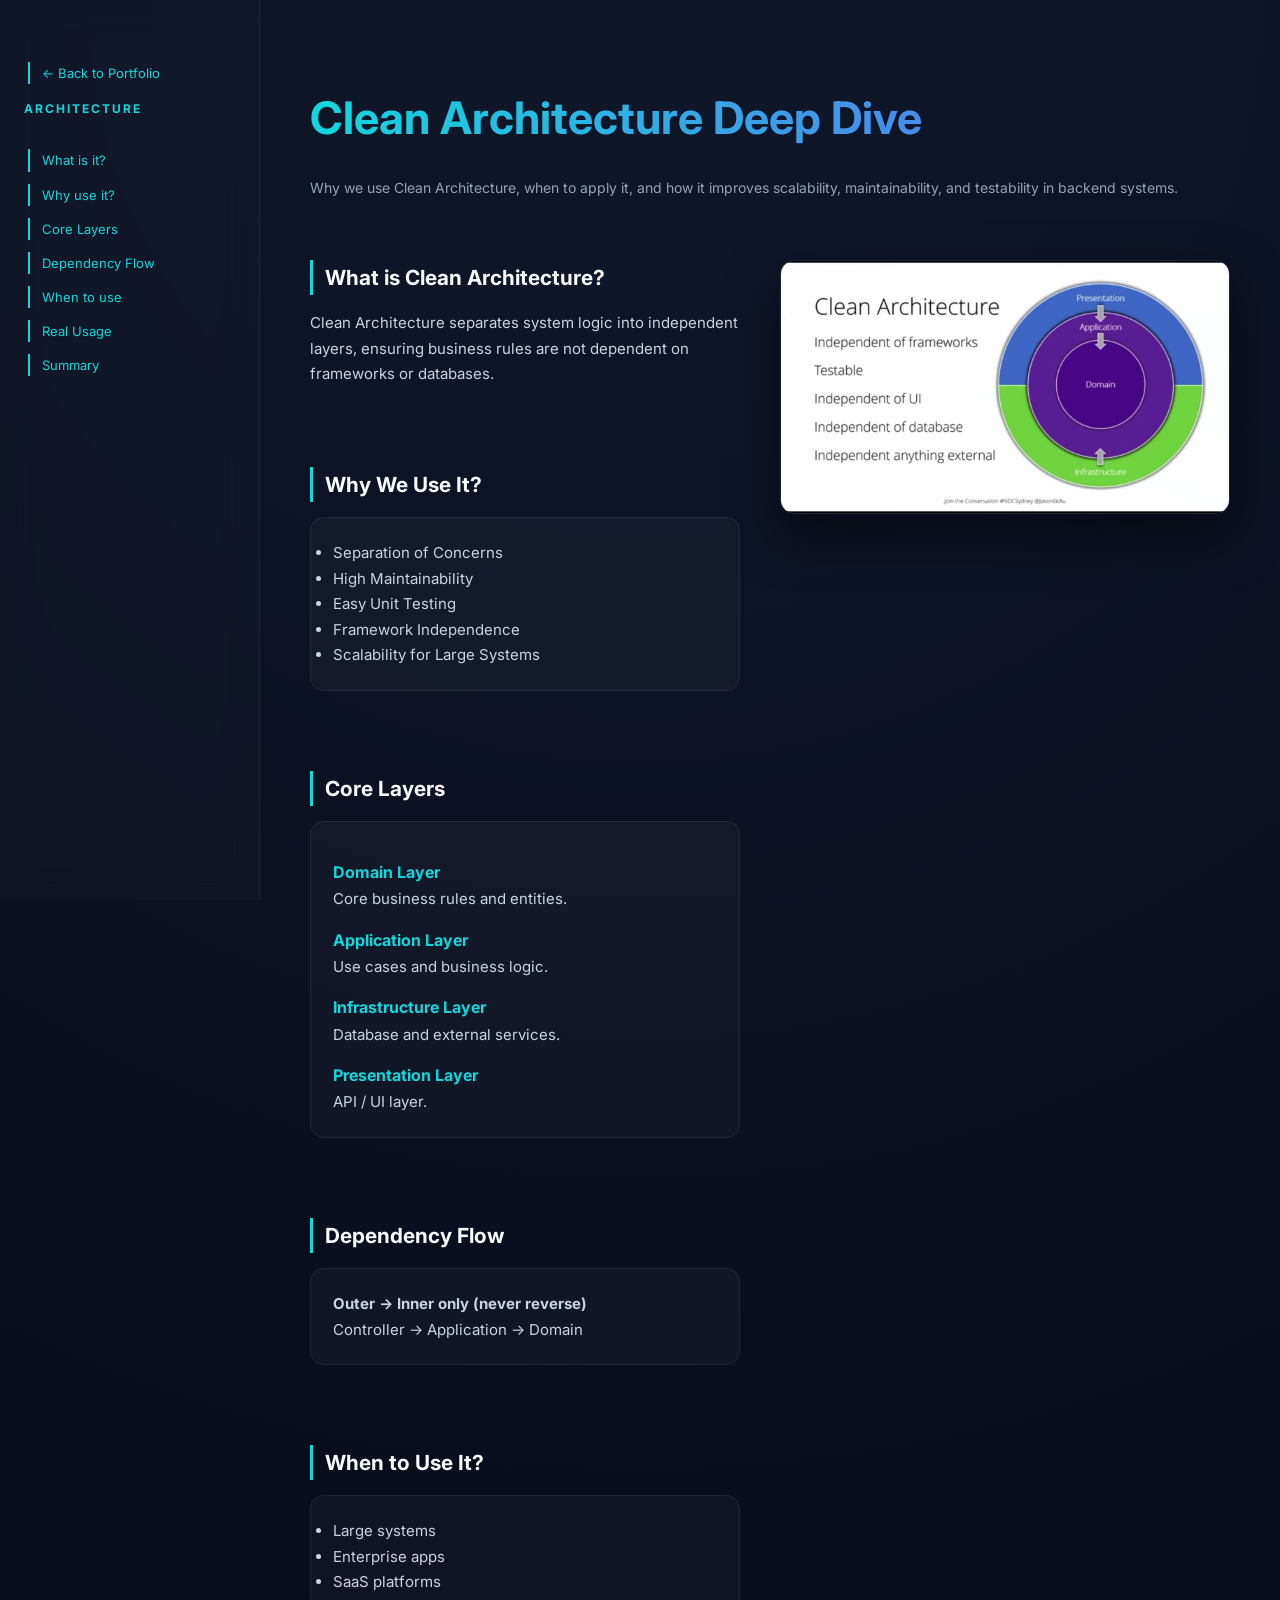
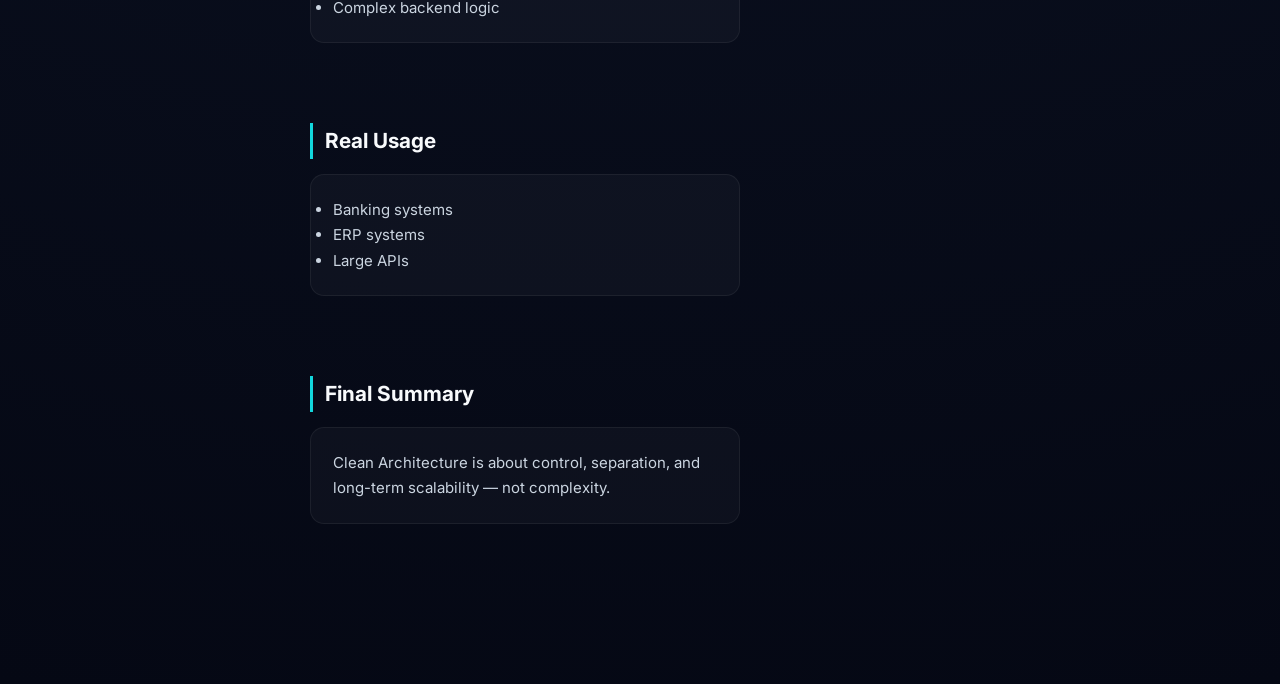
==== blogs/CleanArchBlog.html @ 5b97b03b "add blog section and enhance cv" ====
<!doctype html>
<html lang="en">
  <head>
    <meta charset="UTF-8" />
    <title>Clean Architecture Deep Dive</title>
    <meta name="viewport" content="width=device-width, initial-scale=1.0" />

    <link
      href="https://fonts.googleapis.com/css2?family=Inter:wght@300;400;600;700&display=swap"
      rel="stylesheet"
    />

    <style>
      * {
        margin: 0;
        padding: 0;
        box-sizing: border-box;
      }

      body {
        font-family: "Inter", sans-serif;
        background: radial-gradient(circle at top, #0f172a, #050814);
        color: #f8fafc;
        line-height: 1.7;
      }

      html {
        scroll-behavior: smooth;
      }

      /* Progress */
      #progress {
        position: fixed;
        top: 0;
        left: 0;
        height: 3px;
        width: 0%;
        background: linear-gradient(90deg, #12d7dd, #6366f1);
        z-index: 9999;
      }

      /* Layout */
      .wrapper {
        display: flex;
      }

      /* Sidebar */
      .sidebar {
        position: sticky;
        top: 0;
        height: 100vh;
        width: 260px;
        padding: 50px 24px;

        background: rgba(255, 255, 255, 0.02);
        backdrop-filter: blur(18px);

        border-right: 1px solid rgba(255, 255, 255, 0.06);
      }

      .sidebar h3 {
        color: #12d7dd;
        font-size: 12px;
        letter-spacing: 2px;
        margin-bottom: 30px;
      }

      .sidebar a {
        display: block;
        text-decoration: none;
        color: #94a3b8;
        font-size: 13px;
        margin: 12px 0;
        padding-left: 12px;
        border-left: 2px solid rgba(255, 255, 255, 0.1);
        transition: 0.3s;
      }

      .sidebar a:hover,
      .sidebar a.active {
        color: #12d7dd;
        border-left: 2px solid #12d7dd;
        transform: translateX(4px);
      }

      /* Content Layout */
      .content {
        flex: 1;
        padding: 80px 50px;
      }

      .arch-layout {
        display: flex;
        gap: 40px;
        max-width: 1200px;
      }

      .arch-text {
        flex: 1;
        max-width: 750px;
      }

      /* Sticky Image */
      .arch-image {
        position: sticky;
        top: 80px;
        width: 450px;
        height: fit-content;
      }

      .arch-image img {
        width: 100%;
        border-radius: 14px;
        border: 1px solid rgba(255, 255, 255, 0.08);
        box-shadow: 0 20px 50px rgba(0, 0, 0, 0.5);
        transition: 0.3s;
      }

      .arch-image img:hover {
        transform: scale(1.03);
      }

      /* Title */
      h1 {
        font-size: 2.8rem;
        margin-bottom: 20px;
        background: linear-gradient(90deg, #12d7dd, #6366f1);
        -webkit-background-clip: text;
        -webkit-text-fill-color: transparent;
      }

      .meta {
        color: #94a3b8;
        margin-bottom: 60px;
        font-size: 14px;
      }

      /* Sections */
      section {
        margin-bottom: 80px;
        opacity: 0;
        transform: translateY(25px);
        transition: 0.8s ease;
      }

      section.show {
        opacity: 1;
        transform: translateY(0);
      }

      h2 {
        font-size: 1.3rem;
        margin-bottom: 15px;
        padding-left: 12px;
        border-left: 3px solid #12d7dd;
      }

      h3 {
        color: #12d7dd;
        margin-top: 15px;
        font-size: 1rem;
      }

      p,
      li {
        color: #cbd5e1;
        font-size: 15px;
      }

      /* Box */
      .box {
        background: rgba(255, 255, 255, 0.03);
        padding: 22px;
        border-radius: 14px;
        border: 1px solid rgba(255, 255, 255, 0.06);
      }

      /* Mobile */
      @media (max-width: 900px) {
        .sidebar {
          display: none;
        }

        .arch-layout {
          flex-direction: column;
        }

        .arch-image {
          position: relative;
          top: 0;
          width: 100%;
          margin-bottom: 40px;
        }

        .content {
          padding: 40px 20px;
        }
      }
    </style>
  </head>

  <body>
    <div id="progress"></div>

    <div class="wrapper">
      <!-- Sidebar -->
      <div class="sidebar">
        <a class="back" href="/index.html">← Back to Portfolio</a>

        <h3>ARCHITECTURE</h3>
        <a href="#overview">What is it?</a>
        <a href="#why">Why use it?</a>
        <a href="#layers">Core Layers</a>
        <a href="#flow">Dependency Flow</a>
        <a href="#usage">When to use</a>
        <a href="#realworld">Real Usage</a>
        <a href="#summary">Summary</a>
      </div>

      <!-- Content -->
      <div class="content">
        <h1>Clean Architecture Deep Dive</h1>

        <p class="meta">
          Why we use Clean Architecture, when to apply it, and how it improves
          scalability, maintainability, and testability in backend systems.
        </p>

        <div class="arch-layout">
          <!-- TEXT -->
          <div class="arch-text">
            <section id="overview">
              <h2>What is Clean Architecture?</h2>
              <p>
                Clean Architecture separates system logic into independent
                layers, ensuring business rules are not dependent on frameworks
                or databases.
              </p>
            </section>

            <section id="why">
              <h2>Why We Use It?</h2>
              <div class="box">
                <ul>
                  <li>Separation of Concerns</li>
                  <li>High Maintainability</li>
                  <li>Easy Unit Testing</li>
                  <li>Framework Independence</li>
                  <li>Scalability for Large Systems</li>
                </ul>
              </div>
            </section>

            <section id="layers">
              <h2>Core Layers</h2>

              <div class="box">
                <h3>Domain Layer</h3>
                <p>Core business rules and entities.</p>

                <h3>Application Layer</h3>
                <p>Use cases and business logic.</p>

                <h3>Infrastructure Layer</h3>
                <p>Database and external services.</p>

                <h3>Presentation Layer</h3>
                <p>API / UI layer.</p>
              </div>
            </section>

            <section id="flow">
              <h2>Dependency Flow</h2>
              <div class="box">
                <p><b>Outer → Inner only (never reverse)</b></p>
                <p>Controller → Application → Domain</p>
              </div>
            </section>

            <section id="usage">
              <h2>When to Use It?</h2>
              <div class="box">
                <ul>
                  <li>Large systems</li>
                  <li>Enterprise apps</li>
                  <li>SaaS platforms</li>
                  <li>Complex backend logic</li>
                </ul>
              </div>
            </section>

            <section id="realworld">
              <h2>Real Usage</h2>
              <div class="box">
                <ul>
                  <li>Banking systems</li>
                  <li>ERP systems</li>
                  <li>Large APIs</li>
                </ul>
              </div>
            </section>

            <section id="summary">
              <h2>Final Summary</h2>
              <div class="box">
                <p>
                  Clean Architecture is about control, separation, and long-term
                  scalability — not complexity.
                </p>
              </div>
            </section>
          </div>

          <!-- IMAGE -->
          <div class="arch-image">
            <img
              src="/blogs/Images/CleanArchImage.jpg"
              alt="Clean Architecture Diagram"
            />
          </div>
        </div>
      </div>
    </div>

    <script>
      window.addEventListener("scroll", () => {
        const winScroll = document.documentElement.scrollTop;
        const height =
          document.documentElement.scrollHeight -
          document.documentElement.clientHeight;

        document.getElementById("progress").style.width =
          (winScroll / height) * 100 + "%";
      });

      const sections = document.querySelectorAll("section");

      const observer = new IntersectionObserver(
        (entries) => {
          entries.forEach((entry) => {
            if (entry.isIntersecting) {
              entry.target.classList.add("show");
            }
          });
        },
        { threshold: 0.15 },
      );

      sections.forEach((sec) => observer.observe(sec));

      const links = document.querySelectorAll(".sidebar a");

      window.addEventListener("scroll", () => {
        let current = "";

        sections.forEach((sec) => {
          if (pageYOffset >= sec.offsetTop - 150) {
            current = sec.id;
          }
        });

        links.forEach((link) => {
          link.classList.remove("active");
          if (link.getAttribute("href").includes(current)) {
            link.classList.add("active");
          }
        });
      });
    </script>
  </body>
</html>
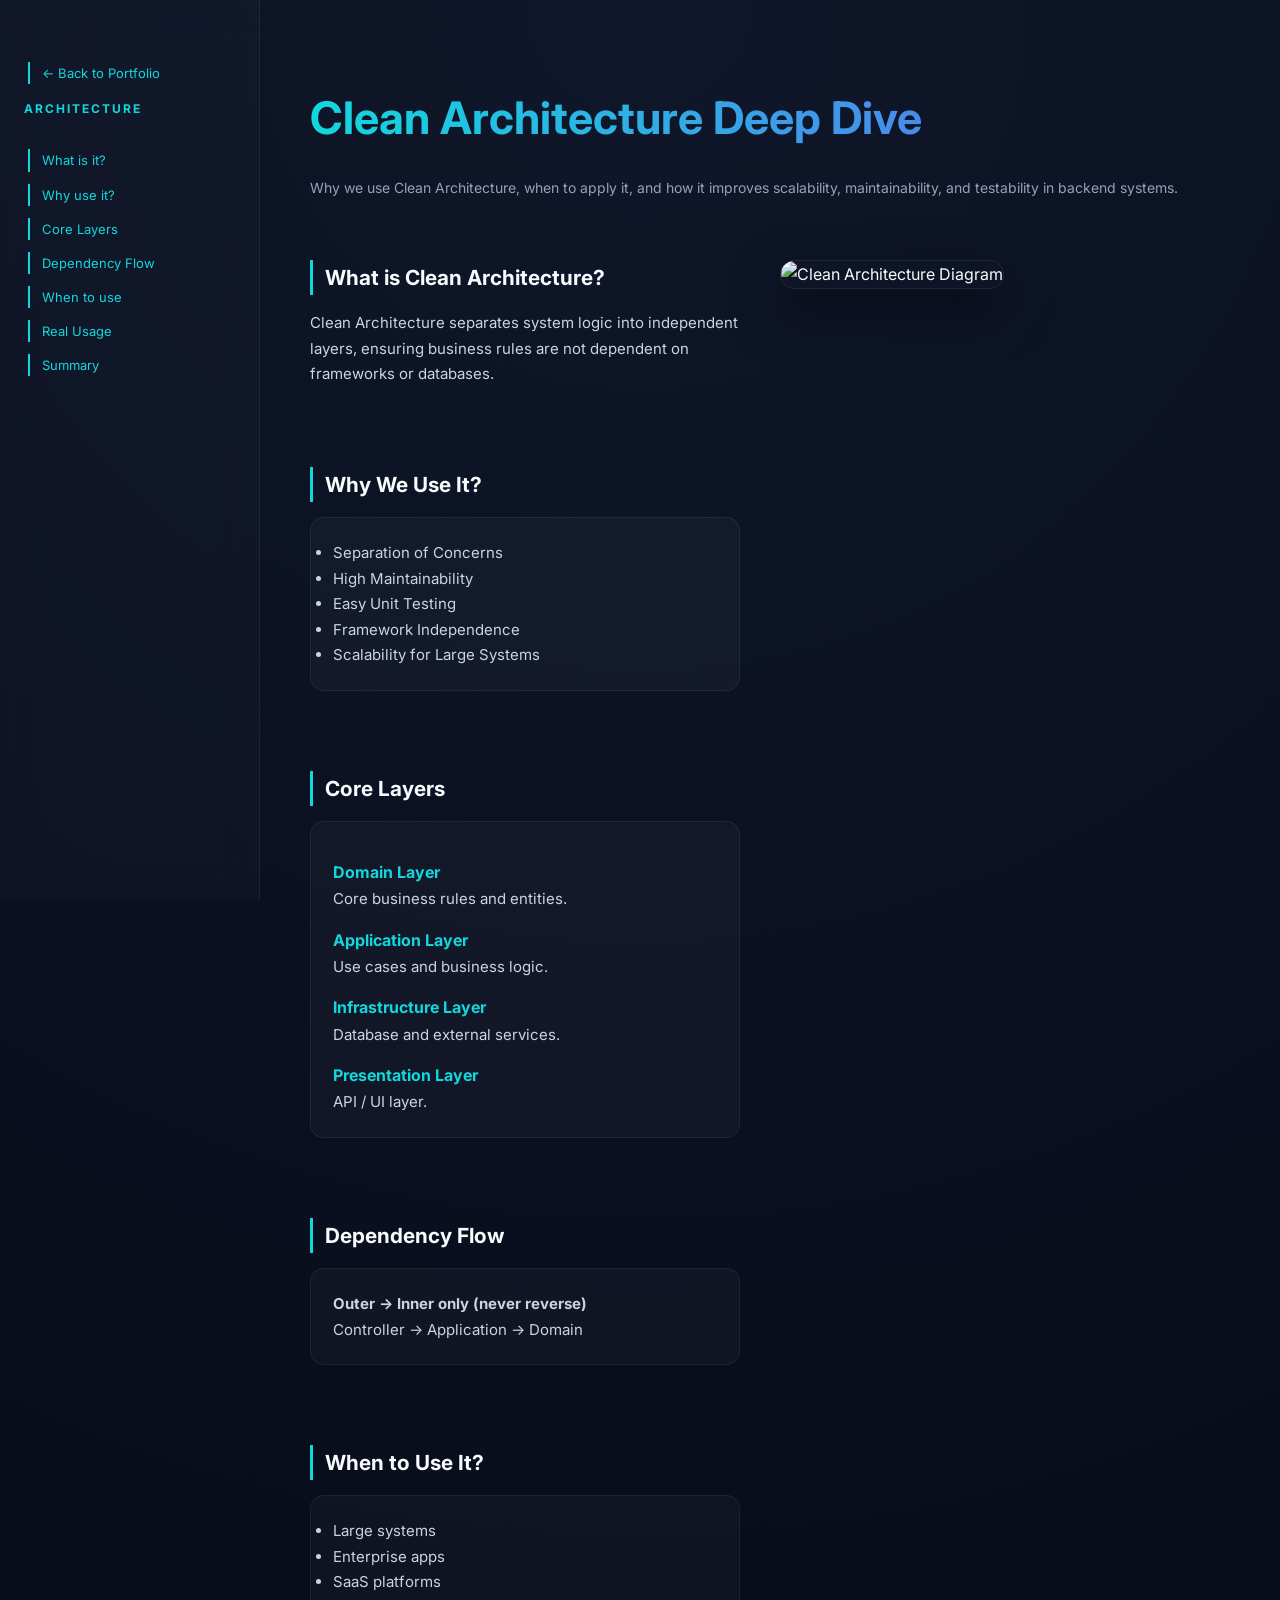
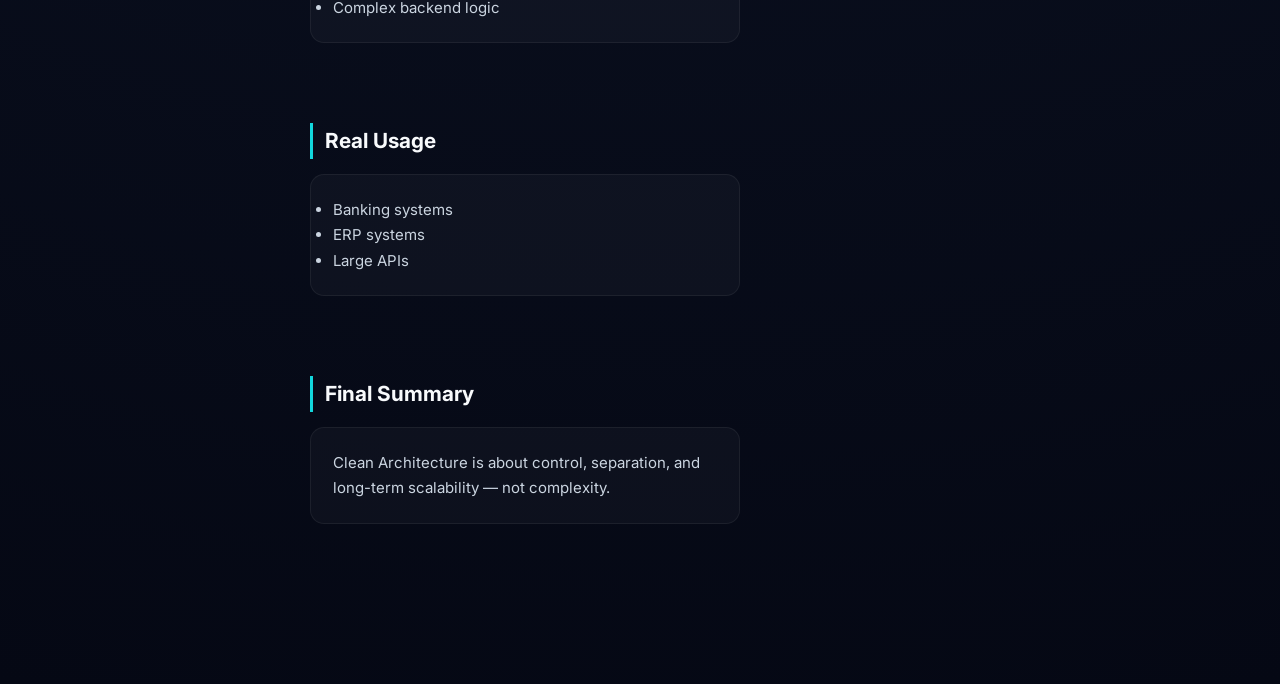
==== commit f9901c2e: "edit path blog" ====
--- a/blogs/CleanArchBlog.html
+++ b/blogs/CleanArchBlog.html
@@ -314,7 +314,7 @@
           <!-- IMAGE -->
           <div class="arch-image">
             <img
-              src="/blogs/Images/CleanArchImage.jpg"
+              src="blogs/Images/CleanArchImage.jpg"
               alt="Clean Architecture Diagram"
             />
           </div>
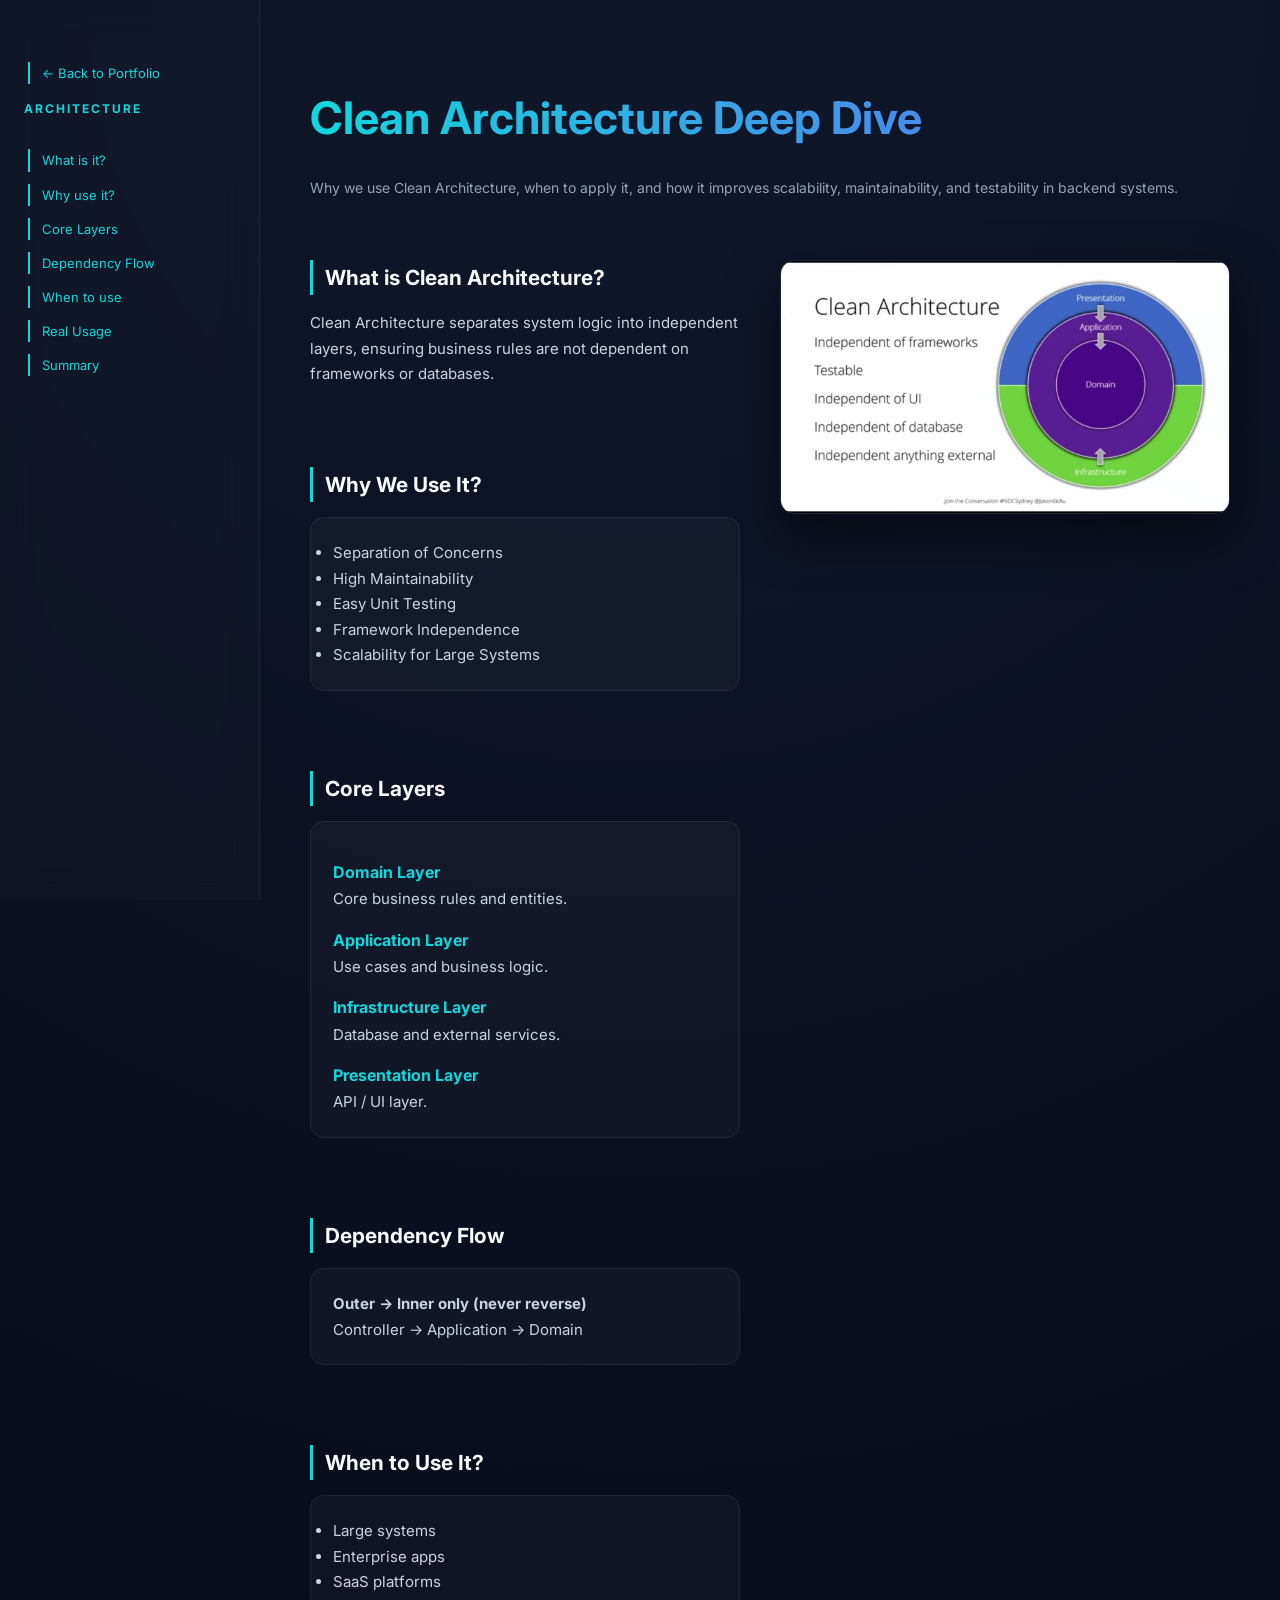
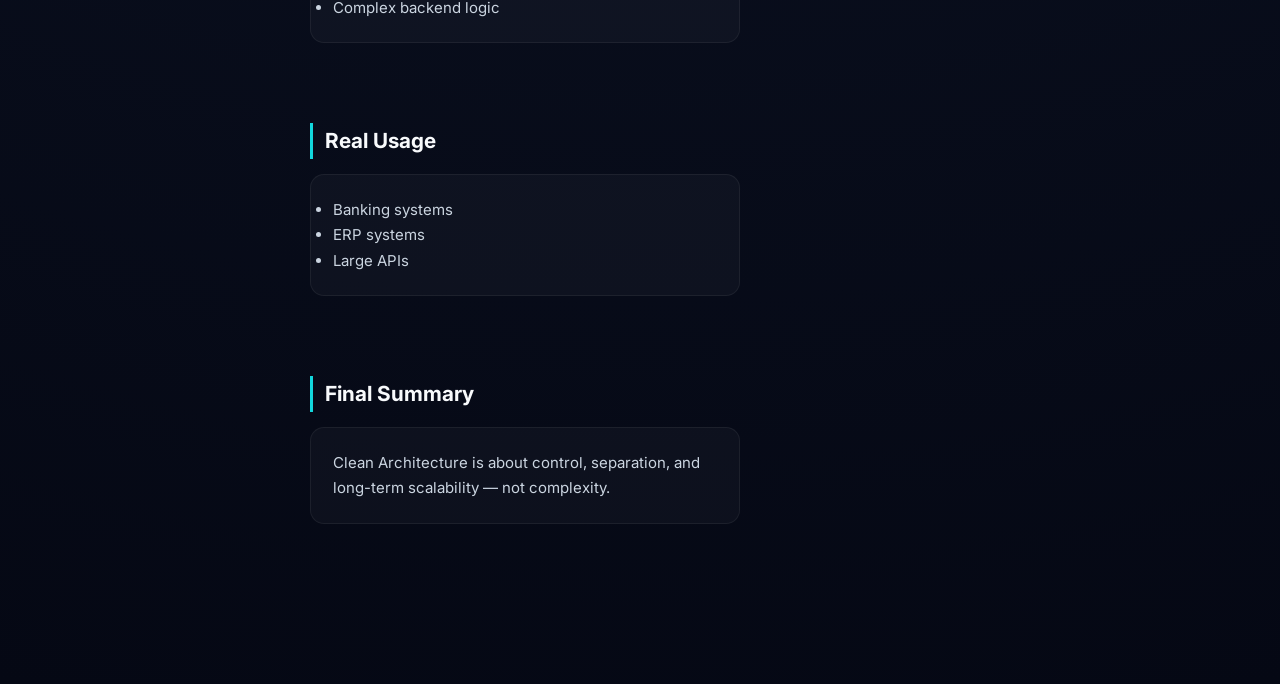
==== commit d9307c47: "edit image path" ====
--- a/blogs/CleanArchBlog.html
+++ b/blogs/CleanArchBlog.html
@@ -314,7 +314,7 @@
           <!-- IMAGE -->
           <div class="arch-image">
             <img
-              src="blogs/Images/CleanArchImage.jpg"
+              src="Images/CleanArchImage.jpg"
               alt="Clean Architecture Diagram"
             />
           </div>
